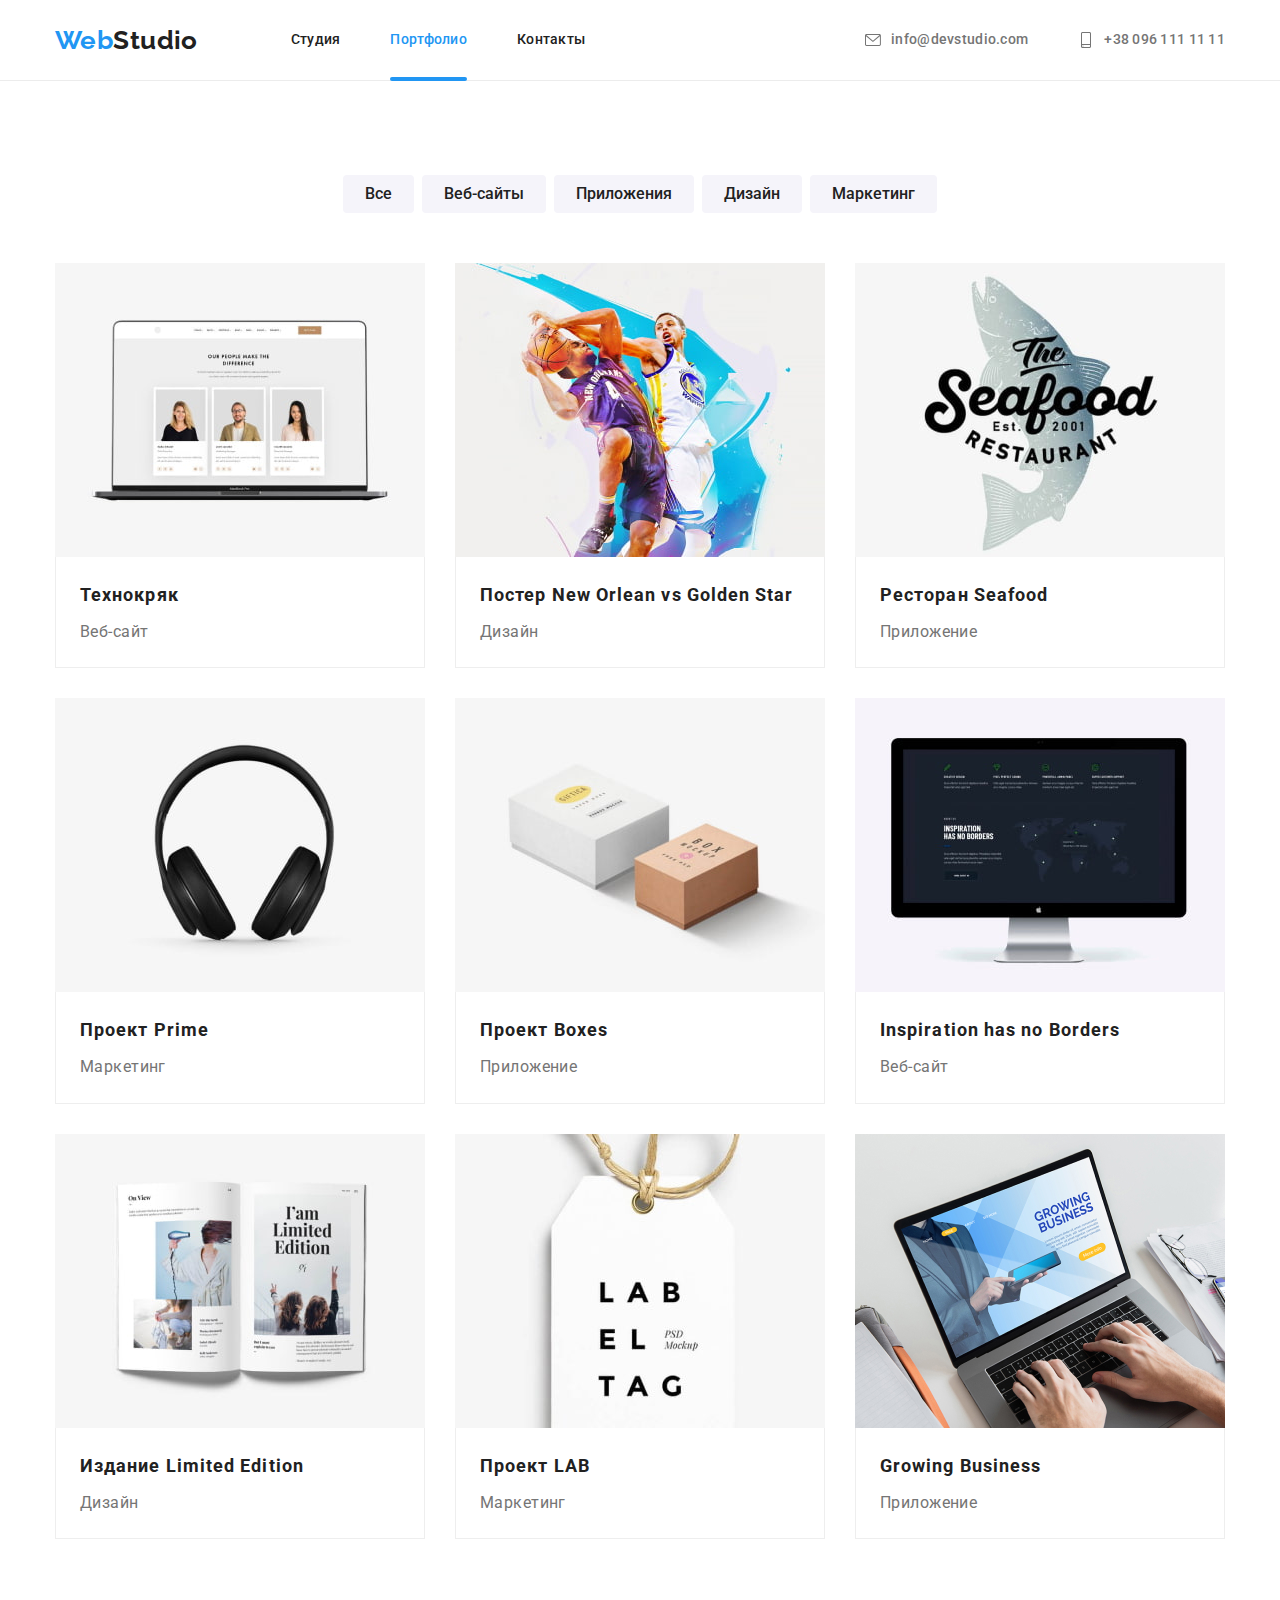
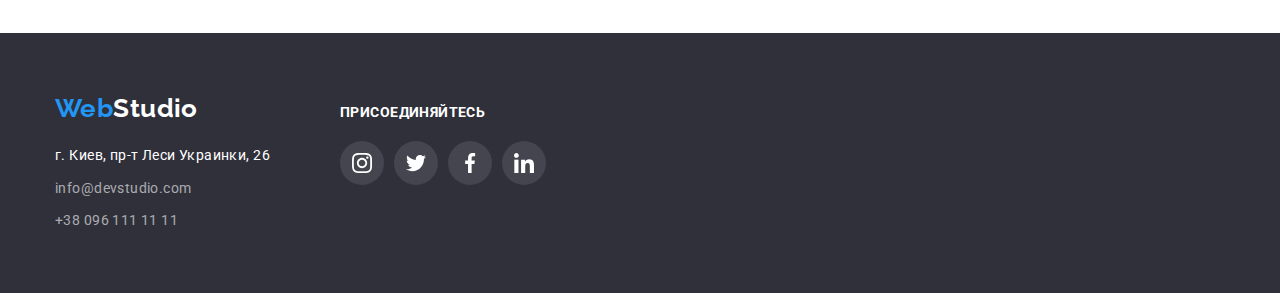
==== portfolio.html @ f637a106 "add repository 06" ====
<!DOCTYPE html>
<html lang="ru">
  <head>
    <meta charset="UTF-8" />
    <meta http-equiv="X-UA-Compatible" content="IE=edge" />
    <meta name="viewport" content="width=device-width, initial-scale=1.0" />
    <link rel="preconnect" href="https://fonts.googleapis.com" />
    <link rel="preconnect" href="https://fonts.gstatic.com" crossorigin />
    <link
      href="https://fonts.googleapis.com/css2?family=Raleway:wght@700&family=Roboto:wght@400;500;700;900&display=swap"
      rel="stylesheet"
    />
    <link rel="stylesheet" href="./styles/modern-normalize.css" />
    <link rel="stylesheet" href="./styles/styles.css" />
    <title>Портфолио</title>
  </head>

  <body>
    <header>
      <div class="conteiner-header conteiner">
        <nav class="nav">
          <a class="logo" href="./index.html"
            ><span class="logo-web">Web</span>Studio</a
          >
          <ul class="menu-nav">
            <li class="item">
              <a class="link" href="./index.html">Студия</a>
            </li>
            <li class="item">
              <a class="current link" href="./portfolio.html">Портфолио</a>
            </li>
            <li class="item"><a class="link" href="#address">Контакты</a></li>
          </ul>
        </nav>
        <div class="contacts-conteiner">
          <ul class="contacts">
            <li class="item">
              <a class="link" href="mailto:info@devstudio.com">
                <svg class="icon" width="16" height="16">
                  <use href="./images/icon.svg#icon-mail"></use>
                </svg>
                info@devstudio.com</a
              >
            </li>
            <li class="item">
              <a class="link" href="tel:+380961111111">
                <svg class="icon" width="16" height="16">
                  <use href="./images/icon.svg#icon-smartphone"></use>
                </svg>
                +38 096 111 11 11</a
              >
            </li>
          </ul>
        </div>
      </div>
    </header>

    <main class="main-portfolio">
      <section class="main-portfolio-conteiner section">
        <div class="conteiner">
          <h1 class="hiden">Портфолио</h1>
          <ul class="filter">
            <li class="filter-but-item">
              <button class="filter-but" type="button">Все</button>
            </li>
            <li class="filter-but-item">
              <button class="filter-but" type="button">Веб-сайты</button>
            </li>
            <li class="filter-but-item">
              <button class="filter-but" type="button">Приложения</button>
            </li>
            <li class="filter-but-item">
              <button class="filter-but" type="button">Дизайн</button>
            </li>
            <li class="filter-but-item">
              <button class="filter-but" type="button">Маркетинг</button>
            </li>
          </ul>

          <ul class="portfolio">
            <li class="portfolio-item">
              <a class="portfolio-link" href="#">
                <div class="portfolio-overlay-box">
                  <img src="./images/img1.jpg" alt="" width="370" />
                  <div class="overlay-portfolio">
                    <p>Ресурс предлагает комплексные предложения с разным уровнем функционала и сервисов. Все это позволит посетителю получить исчерпывающие сведения о компании или частном лице.</p>
                  </div>
                </div>
                <div class="portfolio-item-box">
                  <h2>Технокряк</h2>
                  <p>Веб-сайт</p>
                </div>
              </a>
            </li>
            <li class="portfolio-item">
              <a class="portfolio-link" href="#">
                <div class="portfolio-overlay-box">
                  <img src="./images/img2.jpg" alt="" width="370" />
                  <div class="overlay-portfolio">
                    <p>Ресурс предлагает комплексные предложения с разным уровнем функционала и сервисов. Все это позволит посетителю получить исчерпывающие сведения о компании или частном лице.</p>
                  </div>
                </div>
                <div class="portfolio-item-box">
                  <h2>Постер New Orlean vs Golden Star</h2>
                  <p>Дизайн</p>
                </div>
              </a>
            </li>
            <li class="portfolio-item">
              <a class="portfolio-link" href="#">
                <div class="portfolio-overlay-box">
                  <img src="./images/img3.jpg" alt="" width="370" />
                  <div class="overlay-portfolio">
                    <p>Ресурс предлагает комплексные предложения с разным уровнем функционала и сервисов. Все это позволит посетителю получить исчерпывающие сведения о компании или частном лице.</p>
                  </div>
                </div>
                <div class="portfolio-item-box">
                  <h2>Ресторан Seafood</h2>
                  <p>Приложение</p>
                </div>
              </a>
            </li>
            <li class="portfolio-item">
              <a class="portfolio-link" href="#">
                <div class="portfolio-overlay-box">
                  <img src="./images/img4.jpg" alt="" width="370" />
                  <div class="overlay-portfolio">
                    <p>Ресурс предлагает комплексные предложения с разным уровнем функционала и сервисов. Все это позволит посетителю получить исчерпывающие сведения о компании или частном лице.</p>
                  </div>
                </div>
                <div class="portfolio-item-box">
                  <h2>Проект Prime</h2>
                  <p>Маркетинг</p>
                </div>
              </a>
            </li>
            <li class="portfolio-item">
              <a class="portfolio-link" href="#">
                <div class="portfolio-overlay-box">
                  <img src="./images/img5.jpg" alt="" width="370" />
                  <div class="overlay-portfolio">
                    <p>Ресурс предлагает комплексные предложения с разным уровнем функционала и сервисов. Все это позволит посетителю получить исчерпывающие сведения о компании или частном лице.</p>
                  </div>
                </div>
                <div class="portfolio-item-box">
                  <h2>Проект Boxes</h2>
                  <p>Приложение</p>
                </div>
              </a>
            </li>
            <li class="portfolio-item">
              <a class="portfolio-link" href="#">
                <div class="portfolio-overlay-box">
                  <img src="./images/img6.jpg" alt="" width="370" />
                  <div class="overlay-portfolio">
                    <p>Ресурс предлагает комплексные предложения с разным уровнем функционала и сервисов. Все это позволит посетителю получить исчерпывающие сведения о компании или частном лице.</p>
                  </div>
                </div>
                <div class="portfolio-item-box">
                  <h2>Inspiration has no Borders</h2>
                  <p>Веб-сайт</p>
                </div>
              </a>
            </li>
            <li class="portfolio-item">
              <a class="portfolio-link" href="#">
                <div class="portfolio-overlay-box">
                  <img src="./images/img7.jpg" alt="" width="370" />
                  <div class="overlay-portfolio">
                    <p>Ресурс предлагает комплексные предложения с разным уровнем функционала и сервисов. Все это позволит посетителю получить исчерпывающие сведения о компании или частном лице.</p>
                  </div>
                </div>
                <div class="portfolio-item-box">
                  <h2>Издание Limited Edition</h2>
                  <p>Дизайн</p>
                </div>
              </a>
            </li>
            <li class="portfolio-item">
              <a class="portfolio-link" href="#">
                <div class="portfolio-overlay-box">
                  <img src="./images/img8.jpg" alt="" width="370" />
                  <div class="overlay-portfolio">
                    <p>Ресурс предлагает комплексные предложения с разным уровнем функционала и сервисов. Все это позволит посетителю получить исчерпывающие сведения о компании или частном лице.</p>
                  </div>
                </div>
                <div class="portfolio-item-box">
                  <h2>Проект LAB</h2>
                  <p>Маркетинг</p>
                </div>
              </a>
            </li>
            <li class="portfolio-item">
              <a class="portfolio-link" href="#">
                <div class="portfolio-overlay-box">
                  <img src="./images/img9.jpg" alt="" width="370" />
                  <div class="overlay-portfolio">
                    <p>Ресурс предлагает комплексные предложения с разным уровнем функционала и сервисов. Все это позволит посетителю получить исчерпывающие сведения о компании или частном лице.</p>
                  </div>
                </div>
                <div class="portfolio-item-box">
                  <h2>Growing Business</h2>
                  <p>Приложение</p>
                </div>
              </a>
            </li>
          </ul>
        </div>
      </section>
    </main>

    <footer class="footer">
      <div class="conteiner coneiner-footer-main">
        <div class="footer-conteiner">
          <a class="logo logo-footer" href="./index.html"
            ><span class="logo-web">Web</span>Studio</a
          >
          <address id="address">
            <ul class="contacts-footer-list">
              <li class="contacts-footer-item">
                <a
                  class="contacts-footer-map contacts-footer"
                  href="https://www.google.com/maps/place/%D0%B1%D1%83%D0%BB.+%D0%9B%D0%B5%D1%81%D0%B8+%D0%A3%D0%BA%D1%80%D0%B0%D0%B8%D0%BD%D0%BA%D0%B8,+26,+%D0%9A%D0%B8%D0%B5%D0%B2,+02000/@50.4265807,30.5383858,17z/data=!3m1!4b1!4m5!3m4!1s0x40d4cf0e033ecbe9:0x57a4dffefec77da0!8m2!3d50.4265807!4d30.5383858"
                  >г. Киев, пр-т Леси Украинки, 26</a
                >
              </li>
              <li class="contacts-footer-item">
                <a class="contacts-footer" href="mailto:info@devstudio.com"
                  >info@devstudio.com</a
                >
              </li>
              <li class="contacts-footer-item">
                <a class="contacts-footer" href="tel:+380961111111"
                  >+38 096 111 11 11</a
                >
              </li>
            </ul>
          </address>
        </div>
        <div class="social-list-conteiner">
          <p >присоединяйтесь</p>
              <ul class="social-list footer-social-list  ">
                  <li class="team-social-item">
                    <a class="team-social-link footer-social-link" href="#">
                      <svg class="team-social-icon" width="20" height="20" aria-label="instagram">
                        <use href="./images/icon.svg#icon-instagram"></use>
                      </svg>
                    </a>
                  </li>
                  <li class="team-social-item">
                    <a class="team-social-link footer-social-link" href="#">
                      <svg class="team-social-icon" width="20" height="20" aria-label="twitter">
                        <use href="./images/icon.svg#icon-twitter"></use>
                      </svg>
                    </a>
                  </li>
                  <li class="team-social-item">
                    <a class="team-social-link footer-social-link" href="#">
                      <svg class="team-social-icon" width="20" height="20" aria-label="facebook">
                        <use href="./images/icon.svg#icon-facebook"></use>
                      </svg>
                    </a>
                  </li>
                  <li class="team-social-item">
                    <a class="team-social-link footer-social-link" href="#">
                      <svg class="team-social-icon" width="20" height="20" aria-label="linkedin">
                        <use href="./images/icon.svg#icon-linkedin"></use>
                      </svg>
                    </a>
                  </li>
                </ul>
        </div>
      </div>
    </footer>
  </body>
</html>
---- styles/styles.css ----
:root {
    --background-color: #E5E5E5;
    --background-color-dark:#2F303A;
    --color-acent: #2196F3;
    --color-txt-dark:#212121;
    --color-txt: #FFFFFF;
    --color-txt-cont:#757575;
    --background-color-team:#F5F4FA;
    --acolor: rgba(255, 255, 255, 0.6);
    --bcolor:rgba(255, 255, 255, 0.1);
    --color-border:#ECECEC;
    --color-border-item:#EEEEEE;
    --border-olor:#AFB1B8;
    --timing-function: cubic-bezier(0.4, 0, 0.2, 1);
}

.link {
    text-decoration: none;
    color: inherit;
    display: flex;
    padding: 32px 0;
}

.icon{
    fill: currentColor;
    margin-right: 10px;
}

img {
    display: block;
    max-width: 100%;
    height: auto;
}

/* Свойства для обнуления курсива у address */
address {
    font-style: normal;
    margin-top: 20px;
}

body {
    font-family: 'Roboto', sans-serif;
    font-size: 14px;
    letter-spacing: 0.03em;
    background-color: var(--color-txt);
    color: var(--color-txt-dark);
}

button {
    cursor: pointer;
}
.section{
    padding-top: 94px;
    padding-bottom: 94px;
}

.hiden {
display: none;
}

a { 
    text-decoration-line: none;
    color: var(--color-txt-dark);
}

li {
    list-style-type: none;
}

h1,
h2,
h3,
p,
ul,
li {
    margin:0;
    padding:0;
}

.conteiner{ 
    width: 1200px;
    padding:0 15px;
    margin-left: auto;
    margin-right: auto;
}
    

    /* header */

    
.logo {
    font-family: 'Raleway',sans-serif;
    font-weight: 700;
    font-size: 26px;
    line-height: 1.17;
    color: var(--color-txt-dark);
}
    
.logo-web {
    color: var(--color-acent);
}

header{
    border-bottom: 1px solid var(--color-border)
}
    
.conteiner-header { 

    display: flex;
    align-items: center;
}

.menu-nav {
    display:flex;
    margin-left: 93px;
    
}

.menu-nav .item:not(:last-child) {
    margin-right: 50px;
}

.item {
    display: flex;
}
.current{
    position: relative;
}

.current::after {
        content: '';
        position: absolute;
        width: 100%;
        height: 4px;
        bottom: -1px;
        left: 0;
        border-radius: 2px;
        background-color: var(--color-acent);
    }



.contacts .item + .item {margin-left: 50px;}

.contacts-conteiner{
    margin-left: auto; 
}
.contacts{
    display: flex;
}

.contacts > li >a {
    font-style: normal;
    font-weight: 500;
    line-height: 1.14;
    letter-spacing: 0.02em;
    color: var(--color-txt-cont);
    transition: color 250ms var(--timing-function);
}

.contacts :hover, .contacts :focus {
    color: var(--color-acent)
}

.nav {
    display: inline-flex;
    align-items: center;
}


.menu-nav>li>a 
    {color: var(--color-txt-dark);
        transition: color 250ms var(--timing-function);
}

.menu-nav .current{
    color: var(--color-acent);
}

.menu-nav {
    font-weight: 500;
    line-height: 1.14;
    letter-spacing: 0.02em;
}

.menu-nav :hover,.menu-nav :focus {
    color:var(--color-acent)
}
 
 /* main */


.title { 
    background-color: var(--background-color-dark);
    margin: 0 auto;
    background-image: 
        linear-gradient(
        rgba(47, 48, 58, 0.4),
        rgba(47, 48, 58, 0.4)),
        url(../images/img-back-grnd.jpg);
        background-size:cover;
        max-width: 1600px;
       
    text-align: center;
    padding: 200px 0px;
}

.main-title { 
    margin-left: auto;
    margin-right: auto;
    width: 696px;

    font-weight: 900;
    font-size: 44px;
    line-height: 1.36;
    letter-spacing: 0.06em;
    color: var(--color-txt);
    text-transform: uppercase;
    text-align: center;
}

.main-button {
    margin-top: 30px;
    width: 200px;
    height: 50px;

    font-family: 'Roboto';
    font-weight: 700;
    font-size: 16px;
    line-height: 1.9;
    letter-spacing: 0.06em;
    color: var(--color-txt);
    background-color:var(--color-acent);
    border-radius: 4px;
    border-color: var(--color-acent);

}
.benefits{
    padding-bottom: 0;
}

.icon-benefits-conteiner{
    display: flex;
    align-items: center;
    justify-content: center;
    width: 270px;
    height: 120px;
    margin-bottom: 30px;
    background:var(--background-color-team);
    border-radius: 4px;
}

.conteiner-benefits-item{
    display: inline-block;
    width: 270px;
}

.conteiner-benefits-item > p{
    margin-top: 10px;
    color: var(--color-txt-cont);
    line-height: 1.7;
}


.conteiner-caption{
    display: flex;
    flex-wrap: wrap;
    gap: 30px;
}


.conteiner-caption-item{
    display: inline-block;
    position: relative;
}

.caption-box-label {
    width: 100%;
   height: 70px;
   display: flex;
   align-items: center;
   justify-content: center;
    background-color: rgba(47, 48, 58, 0.8);
    position: absolute;
    bottom: 0;

    text-transform: uppercase;
    font-weight: 700;
    
    color: var(--color-txt);
}





.benefits-list{
   display: flex;
   flex-wrap: wrap;
   gap: 30px;
}

.conteiner-benefits-item>h2{
    font-weight: 700;
    font-size: 14px;
    line-height: 1.14;
    text-transform: uppercase;
}


.conteiner-benefits-item>p{
    line-height: 1.7;
    color: var(--color-txt-cont);
}

.caption {
    margin-bottom: 50px;

    font-weight: 700;
    font-size: 36px;
    line-height: 1.16;
    text-align: center;
}


.team-conteiner{
    display: flex;
    flex-wrap: wrap;
    gap: 30px;
}

.team-h {
    margin-bottom: 50px;
}

.team-conteiner-item{
    display: inline-block;
    
    text-align: center;
    background: var(--color-txt);
    box-shadow: 0px 1px 3px rgba(0, 0, 0, 0.12), 0px 1px 1px rgba(0, 0, 0, 0.14), 0px 2px 1px rgba(0, 0, 0, 0.2);
    border-radius: 0px 0px 4px 4px;
}

.team-conteiner-item>p{
    font-size: 16px;
    line-height: 1.18;
    color: var(--color-txt-cont);
}

.team-conteiner-item > h3{ 
    margin-top: 30px;
    margin-bottom: 10px;
    font-weight: 500;
    font-size: 16px;
    line-height: 1.18;
}

.team{
    background-color:var(--background-color-team);
}


.social-list{
    margin-top: 16px;
    margin-bottom: 30px;
    display: flex;
    justify-content: center;
    gap: 10px;
}

.team-social-link{
    display: flex;
    padding: 12px;
    border-radius: 50%;
    background-color:var(--color-txt);
    fill:var(--border-olor) ;
    transition: fill 250ms var(--timing-function), background-color 250ms var(--timing-function);
}

.team-social-link:hover,.team-social-link:focus,.team-social-link:active{
    fill: var(--color-txt);
    background-color: #2196F3;
}



.conteiner > h2{
    text-align: center;
    font-weight: 700;
    font-size: 36px;
    line-height: 1.17;
}

.client-list-item{
    width: 170px;
    height: 92px;
}

.client-list{
    display: flex;
    flex-wrap: wrap;
    gap: 30px;
    
}



.client-link{
    width: 100%;
    height: 100%;
    display: flex;
    align-items: center;
    justify-content: center;

    border: 1px solid var(--border-olor);
    border-radius: 4px;
    fill: var(--border-olor);
    transition: fill 250ms var(--timing-function);
}

.client-link:hover, .client-link:focus, .client-link:active{
    fill: var(--color-acent);
    border: 1px solid var(--color-acent);

}

/* footer */


.footer{
    display: flex;
    background-color: var(--background-color-dark);
    padding: 60px 0;
}

.coneiner-footer-main{
    display: flex;
    align-items: baseline;
}

.footer-conteiner{

margin-right: 70px;
}


.contacts-footer{
    color:var(--acolor) ;
    line-height: 1.71;
    letter-spacing: 0.03em;
    font-style: normal;

transition: color 250ms var(--timing-function);
}

.contacts-footer-item + .contacts-footer-item{
    margin-top: 9px;
}



.contacts-footer:hover,
.contacts-footer:focus{
    color: var(--color-acent)
}

.contacts-footer-map{
    color: var(--color-txt);
    line-height: 1.71;
    letter-spacing: 0.03em;
    font-style: normal;
}

.logo-footer {
    color: var(--color-txt);
}


.footer-social-list{
    margin: 0;
}

.footer-social-link{
    fill: var(--color-txt);
    background-color:var(--bcolor);
}

.social-list-conteiner>p{
    margin-bottom: 20px;
    font-weight: 700;
    line-height: 1.14;
    text-transform: uppercase;
    color: var(--color-txt);
}



/* portfolio */

.filter{
    display: flex;
    justify-content: center;
}



.filter-but {
    height: 38px;
    padding: 0px 22px;

    font-family: 'Roboto';
    font-weight: 500;
    font-size: 16px;
    line-height: 1.6;
    color: var(--color-txt-dark);
    background-color: var(--background-color-team);
    border-radius: 4px;
    border: none; 

    transition: 
        color 250ms var(--timing-function),
        cbackground-color 250ms var(--timing-function),
        box-shadow 250ms var(--timing-function);
}
.filter-but:hover, .filter-but:focus{
    color: var(--color-txt);
    background-color: var(--color-acent);
    box-shadow: 
        0px 3px 1px rgba(0, 0, 0, 0.1),
        0px 1px 2px rgba(0, 0, 0, 0.08),
        0px 2px 2px rgba(0, 0, 0, 0.12);
}

.filter-but-item + .filter-but-item {
    margin-left: 8px;
}


.portfolio{
    margin-top: 50px;
    display: flex;
    flex-wrap: wrap;
    gap: 30px;
}

.portfolio-link{
    display: block;
transition: box-shadow 250ms var(--timing-function);
}

.portfolio-item :hover .overlay-portfolio, .portfolio-item :focus .overlay-portfolio{
    transform: translatey(0);}

.portfolio-link:hover, .portfolio-link:focus {
    box-shadow: 
        0px 1px 1px rgba(0, 0, 0, 0.12),
        0px 4px 4px rgba(0, 0, 0, 0.06),
        1px 4px 6px rgba(0, 0, 0, 0.16);
}

.portfolio-item-box{
    padding: 20px 24px;
    border-left: 1px solid var(--color-border-item);
    border-bottom: 1px solid var(--color-border-item);
    border-right: 1px solid var(--color-border-item);
}

.portfolio-item-box >h2{
    margin-bottom: 4px;

    font-weight: 700;
    font-size: 18px;
    line-height: 2;
    letter-spacing: 0.06em;
}

.portfolio-item-box>p {
    font-size: 16px;
    line-height: 1.9;
    color: var(--color-txt-cont);
}

.portfolio-overlay-box {
    display: flex;
    overflow: hidden;
    position: relative;
}

.overlay-portfolio{
    position: absolute;
    top: 0;
    left: 0;
    width: 100%;
    height: 100%;
    background-color: rgba(33, 150, 243, 0.9);
    
    transform: translatey(101%);
    transition: transform 250ms var(--timing-function);

}

.overlay-portfolio>p{
    font-size: 18px;
    line-height: 1.55;
    color: var(--color-txt);
    padding: 63px 24px;
}

/* data modal */

.backdrop.is-hidden {
    opacity: 0;
    pointer-events: none;
    visibility: hidden;
}

.backdrop {
    position: fixed;
    top: 0;
    left: 0;
    width: 100vw;
    height: 100vh;
    z-index: 1;
    background-color: rgba(0, 0, 0, 0.2);
    opacity: 1;
    visibility: visible;
    transition: opacity 250ms var(--timing-function), visibility 250ms var(--timing-function);
}

.close-button {
    position: absolute;
    right: 0;
    width: 30px;
    height: 30px;
    margin: 8px;
    display: flex;
    align-items: center;
    justify-content: center;
    background-color:var(--color-txt);
    border-radius: 50%;
    border: 1px solid rgba(0, 0, 0, 0.1);

}




.backdrop.is-hidden .modal {
    transform: translate(-50%, -50%) scale(0.5);
}

.modal {
    position: absolute;
    top: 50%;
    left: 50%;
    transform: translate(-50%, -50%) scale(1);
    min-width: 528px;
    min-height: 581px;
    background-color: var(--color-txt);
    box-shadow: 0px 1px 3px rgb(0 0 0 / 12%), 0px 1px 1px rgb(0 0 0 / 14%), 0px 2px 1px rgb(0 0 0 / 20%);
    transition: transform 250ms var(--timing-function);
}
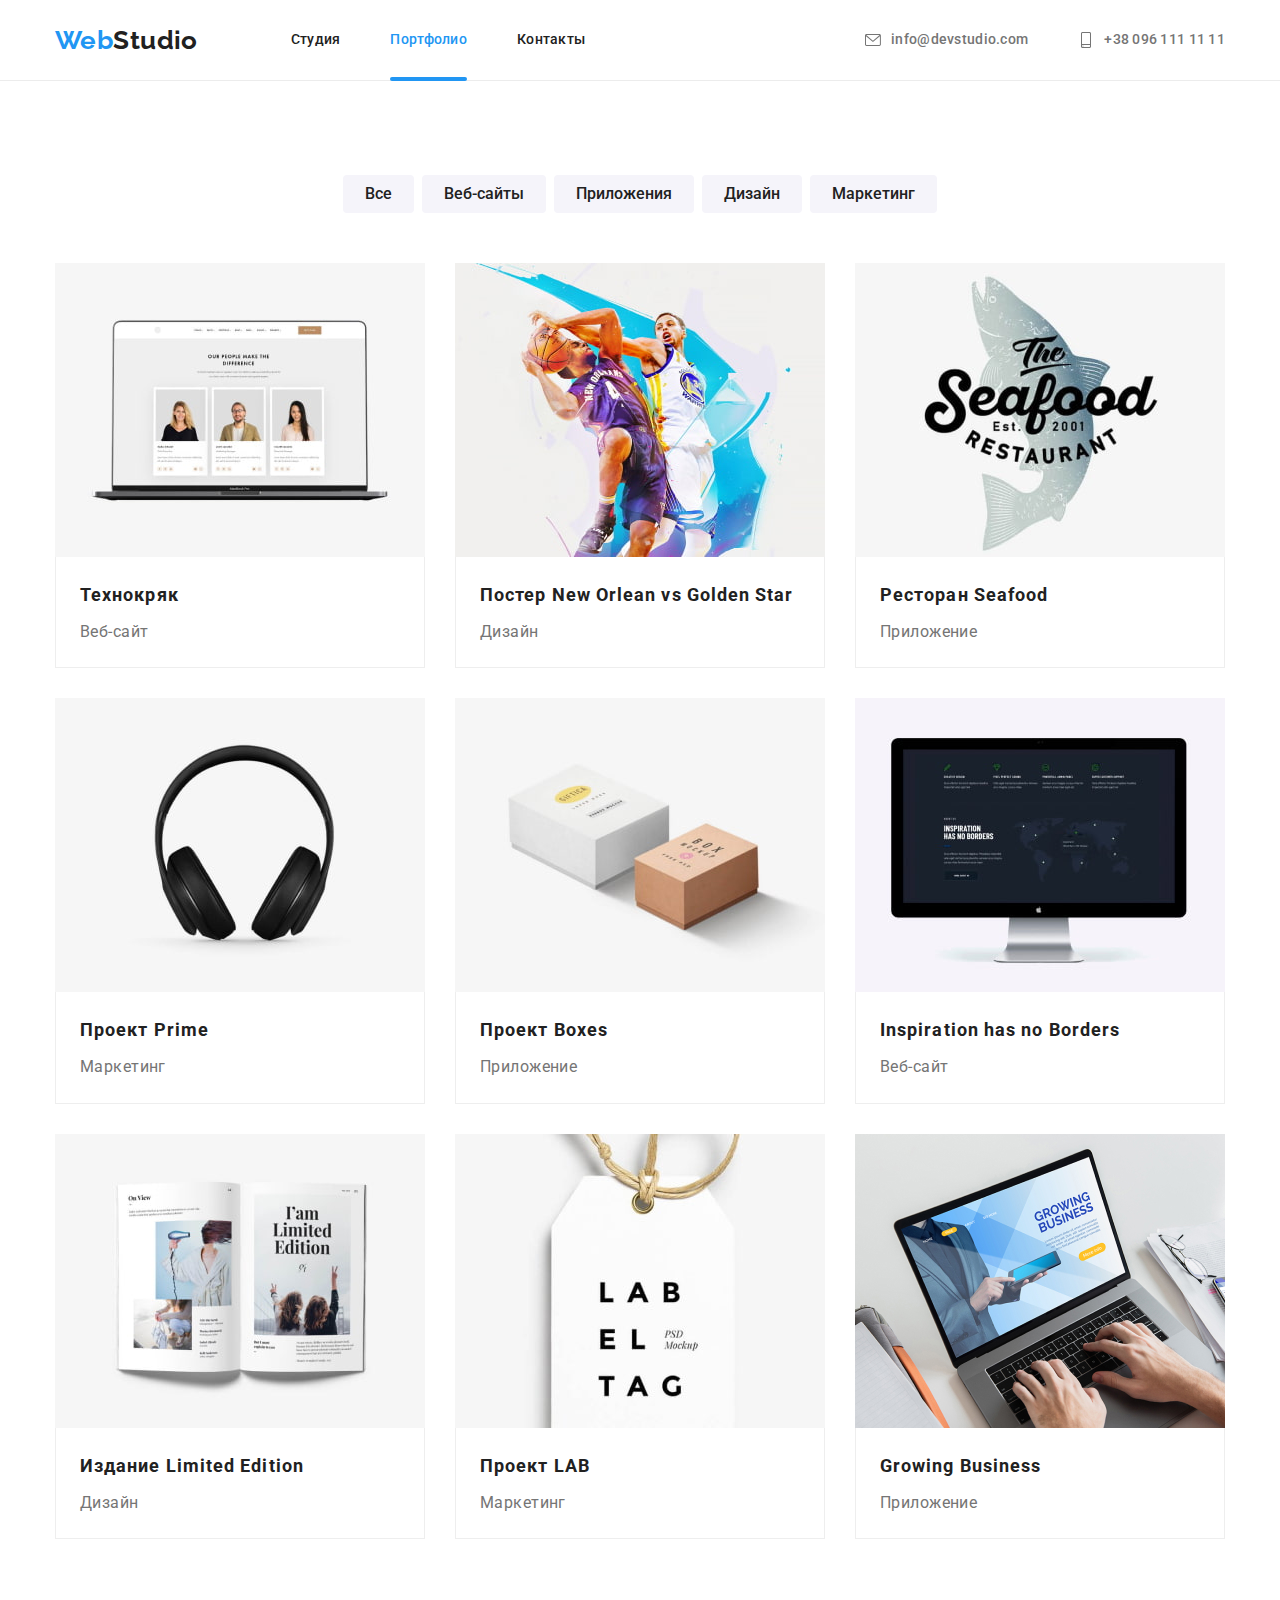
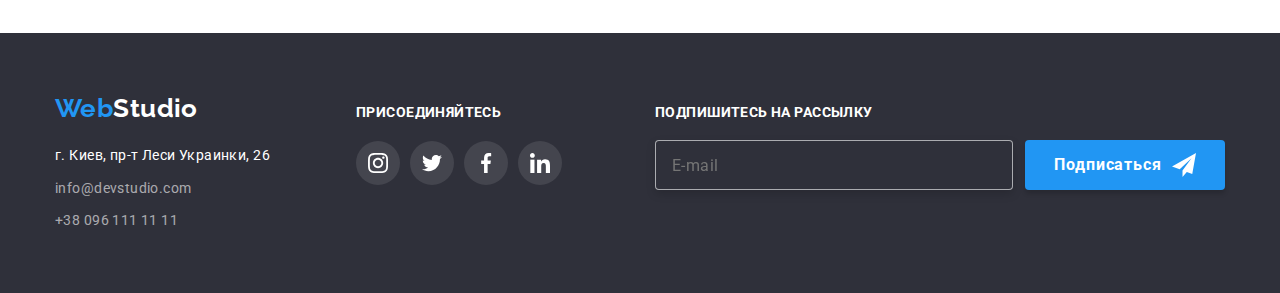
==== commit badec9a1: "final ver 1.0" ====
--- a/portfolio.html
+++ b/portfolio.html
@@ -270,6 +270,18 @@
                   </li>
                 </ul>
         </div>
+      
+        <form class="footer-form">
+          <div class="footer-fild">
+          <label class="footer-label" for="email-subs">Подпишитесь на рассылку</label>
+          <input class="footer-input" type="email" name="email-subs" id="email-subs" placeholder="E-mail">
+          </div>
+          <button class="submit footer-submit" type="submit">Подписаться
+            <svg class="icon-email-subs" width="24" height="24">
+                        <use href="./images/icon.svg#icon-send"></use>
+                      </svg>
+          </button>
+        </form>
       </div>
     </footer>
   </body>
--- a/styles/styles.css
+++ b/styles/styles.css
@@ -441,7 +441,8 @@
 
 .footer-conteiner{
 
-margin-right: 70px;
+    margin-right: 70px;
+    width: 231px;
 }
 
 
@@ -640,7 +641,7 @@
     background-color:var(--color-txt);
     border-radius: 50%;
     border: 1px solid rgba(0, 0, 0, 0.1);
-
+    transition: fill 250ms var(--timing-function);
 }
 
 
@@ -648,6 +649,11 @@
 
 .backdrop.is-hidden .modal {
     transform: translate(-50%, -50%) scale(0.5);
+}
+
+
+.close-button:hover, .close-button:focus {
+    fill: var(--color-acent);
 }
 
 .modal {
@@ -658,6 +664,224 @@
     min-width: 528px;
     min-height: 581px;
     background-color: var(--color-txt);
+    border-radius: 4px;
     box-shadow: 0px 1px 3px rgb(0 0 0 / 12%), 0px 1px 1px rgb(0 0 0 / 14%), 0px 2px 1px rgb(0 0 0 / 20%);
     transition: transform 250ms var(--timing-function);
-}+}
+
+.modal-form>b{
+    margin-bottom: 12px;
+    font-size: 20px;
+    line-height: 1.2;
+}
+
+.icon-modal {
+    fill: #212121;
+    position: absolute;
+    top: 50%;
+    left: 0;
+    margin-left: 12px;
+    transition: fill 250ms cubic-bezier(0.4, 0, 0.2, 1);
+}
+.icon-modal:hover, 
+.icon-modal:focus{
+    fill: var(--color-acent);
+    cursor: pointer;
+}
+
+.icon-modal:focus {
+    fill: var(--color-acent);
+    cursor: pointer;
+   
+}
+
+input,
+textarea {
+    outline:none;
+}
+
+textarea{
+    font-size: 12px;
+    height: 120px;
+    width: 100%;
+    resize: none;
+    border: 1px solid rgba(33, 33, 33, 0.2);
+    border-radius: 4px;
+    padding: 12px 16px;
+    transition: border 250ms var(--timing-function);
+}
+
+textarea:hover,
+textarea:focus-within {
+    border: 1px solid var(--color-acent);
+}
+
+.link-policy {
+    text-decoration-line: underline;
+    color: var(--color-acent);
+}
+
+.modal-fild + .modal-fild {
+    margin-top: 10px;
+}
+
+.modal-fild {
+    display: flex;
+    flex-direction: column;
+    width: 100%;
+    position: relative;
+}
+
+.modal-form{
+    margin: 40px;
+    display: flex;
+    flex-direction: column;
+    align-items: center;       
+    height: 501px;
+    flex-direction: column;
+          
+}
+
+.form-input:hover + .icon-modal, .form-input:focus+.icon-modal, .form-input:active+.icon-modal {
+    fill: var(--color-acent);
+}
+
+.form-input:hover,
+.form-input:focus,
+.form-input:active {
+border: 1px solid var(--color-acent);
+}
+
+
+
+.form-input{
+    height: 40px;
+    border: 1px solid rgba(33, 33, 33, 0.2);
+    border-radius: 4px;
+    cursor: pointer;
+    padding-left: 42px;
+    transition: border 250ms var(--timing-function);
+
+}
+
+.form-label{
+    margin-bottom: 4px;
+    font-size: 12px;
+    line-height: 1.15;
+    letter-spacing: 0.01em;
+    color:var(--color-txt-cont);
+}
+
+.modal-fild-chekbox {
+    margin-top: 20px;
+    margin-bottom: 30px;
+}
+
+.label-checkbox {
+    position: relative;
+    line-height: 1.7;
+    color: var(--color-txt-cont);
+    padding-left: 24px;
+}
+
+.visually-hidden {
+    width: 1px;
+    height: 1px;
+}
+
+.checkbox:checked~.icon-active {
+    opacity: 1;
+}
+
+.icon-active {
+    position: absolute;
+    left: 0;
+    top: 50%;
+    transform: translateY(-50%);
+    opacity: 0;
+    fill: #2196F3;
+    transition: opacity 250ms var(--timing-function);
+}
+
+.icon-check {
+    position: absolute;
+    left: 0;
+    top: 50%;
+    transform: translateY(-50%);
+    transition: opacity 250ms var(--timing-function);
+    opacity: 1;
+}
+
+.checkbox:checked~.icon-check {
+    opacity: 0;
+}
+
+
+
+
+.submit {
+    display: flex;
+    align-items: center;
+    justify-content: center;
+    width: 200px;
+    height: 50px;
+
+    background: var(--color-acent);
+    box-shadow: 0px 4px 4px rgba(0, 0, 0, 0.15);
+    border-radius: 4px;
+    border: none;
+    color: var(--color-txt);
+    font-weight: 700;
+    font-size: 16px;
+    line-height: 1.9;
+    letter-spacing: 0.06em;
+    fill: var(--color-txt);
+} 
+
+.footer-submit{
+margin-left: 12px;
+}
+
+.icon-email-subs{
+    margin-left: 10px;
+}
+
+.footer-form{
+    display: flex;
+    align-items: flex-end;
+    margin-left: 93px;
+}
+
+.footer-fild{
+    display: flex;
+    flex-direction: column;
+}
+
+.footer-label{
+    margin-bottom: 20px;
+
+    font-weight: 700;
+    font-size: 14px;
+    line-height: 1.15;
+    letter-spacing: 0.03em;
+    text-transform: uppercase;
+
+    color:var(--color-txt);
+}
+
+.footer-input {
+    padding-left: 16px;
+    width: 358px;
+    height: 50px;
+
+    font-weight: 400;
+    font-size: 16px;
+    line-height: 1.25px;
+    letter-spacing: 0.03em;
+    color: var(--acolor);
+    border: 1px solid var(--acolor);
+    filter: drop-shadow(0px 4px 4px rgba(0, 0, 0, 0.15));
+    border-radius: 4px;
+    background-color: var(--background-color-dark);
+}
+
